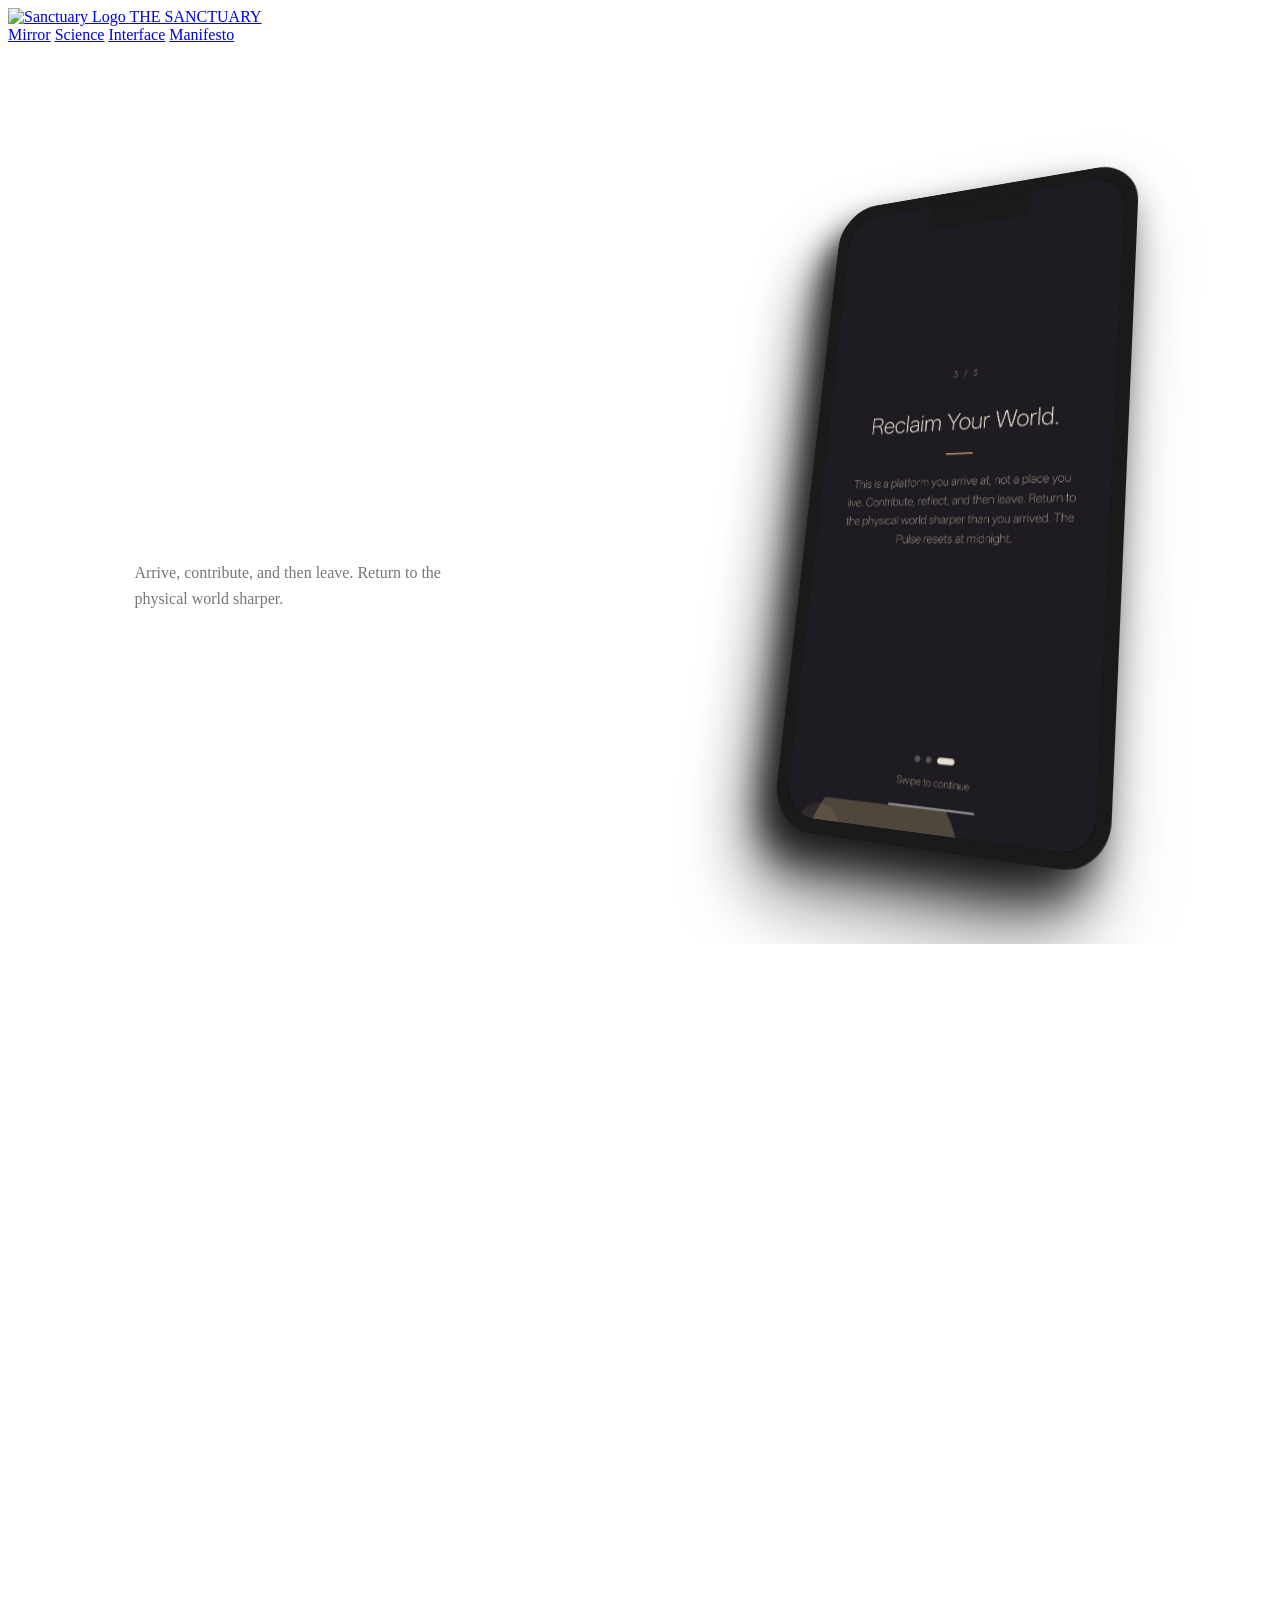
==== interface.html @ 45db426a "Add initial interface.html with layout and scripts" ====
<!DOCTYPE html>
<html lang="en">
<head>
    <meta charset="UTF-8">
    <meta name="viewport" content="width=device-width, initial-scale=1.0, maximum-scale=1.0, user-scalable=no">
    <title>The Interface | The Sanctuary</title>
    <link rel="stylesheet" href="global.css">
    <script src="transitions.js" defer></script>
    <style>
        /* STICKY CONTAINER */
        .sticky-container {
            height: 800vh; /* 8 stages */
            position: relative;
            width: 100%;
        }
        .sticky-wrapper {
            position: sticky;
            top: 0;
            height: 100vh;
            display: flex;
            overflow: hidden;
            width: 100%;
        }

        /* FLEX LAYOUT FOR DESKTOP & MOBILE */
        .text-container {
            display: flex;
            align-items: center;
            position: relative;
            z-index: 20;
        }
        .phone-container {
            display: flex;
            align-items: center;
            justify-content: center;
            perspective: 1000px; /* 3D effect container */
            z-index: 10;
        }

        /* RESPONSIVE BREAKPOINTS */
        @media (max-width: 767px) {
            .sticky-wrapper {
                flex-direction: column;
                padding-top: 80px; /* Space for gateway */
                padding-bottom: 80px; /* Space for nav */
            }
            .text-container {
                width: 100%;
                height: 35vh;
                justify-content: center;
                padding: 20px 8% 0;
                box-sizing: border-box;
            }
            .phone-container {
                width: 100%;
                height: 50vh;
            }
            .phone-frame {
                transform: scale(0.65) rotateX(10deg) rotateY(-10deg) rotateZ(2deg) !important;
            }
        }
        @media (min-width: 768px) {
            .sticky-wrapper {
                flex-direction: row;
            }
            .text-container {
                width: 50%;
                height: 100vh;
                padding-left: 10%;
                padding-right: 5%;
                box-sizing: border-box;
            }
            .phone-container {
                width: 50%;
                height: 100vh;
            }
        }

        /* CAPTIONS */
        .caption-wrapper {
            position: relative;
            width: 100%;
            height: 250px; 
        }
        .caption {
            position: absolute;
            top: 50%;
            left: 0;
            width: 100%;
            transform: translateY(-50%) translateY(30px);
            opacity: 0;
            transition: opacity 0.8s ease, transform 0.8s ease;
            font-size: 1rem;
            color: #777;
            font-weight: 300;
            line-height: 1.6;
            max-width: 350px;
            pointer-events: none;
        }
        .caption strong {
            display: block;
            color: #fff;
            font-size: clamp(3rem, 7vw, 4.5rem);
            font-weight: 200;
            margin: 0 0 25px 0;
            letter-spacing: -2px;
            line-height: 1.1;
        }
        .caption.active {
            opacity: 1;
            transform: translateY(-50%) translateY(0);
        }

        /* 3D iPHONE MOCKUP */
        .phone-frame {
            width: 320px;
            height: 650px;
            background: #000;
            border-radius: 45px;
            border: 14px solid #1a1a1a;
            box-shadow: 
                inset 0 0 0 2px #0a0a0a,
                -15px 25px 40px rgba(0,0,0,0.8),
                -30px 50px 80px rgba(0,0,0,0.6);
            transform: rotateX(15deg) rotateY(-25deg) rotateZ(5deg);
            position: relative;
            transform-style: preserve-3d;
            will-change: transform;
        }
        .phone-inner {
            width: 100%;
            height: 100%;
            border-radius: 32px;
            overflow: hidden;
            position: relative;
            background: #111;
        }
        .phone-notch {
            position: absolute;
            top: 0;
            left: 50%;
            transform: translateX(-50%);
            width: 120px;
            height: 28px;
            background: #1a1a1a;
            border-bottom-left-radius: 16px;
            border-bottom-right-radius: 16px;
            z-index: 10;
        }
        .phone-screen {
            width: 100%;
            height: 800%; /* 8 Screens */
            display: flex;
            flex-direction: column;
            will-change: transform;
        }
        .phone-screen img {
            width: 100%;
            height: 12.5%; /* 100% / 8 */
            object-fit: cover;
            pointer-events: none;
        }
    </style>
</head>
<body>
    <div class="grain"></div>

    <a href="index.html" id="top-gateway">
        <img src="Unknown.png" alt="Sanctuary Logo">
        <span id="gateway-title">THE SANCTUARY</span>
    </a>

    <nav>
        <a href="index.html">Mirror</a>
        <a href="science.html">Science</a>
        <a href="interface.html" class="active">Interface</a>
        <a href="manifesto.html">Manifesto</a>
    </nav>

    <main>
    <div class="sticky-container">
        <div class="sticky-wrapper">
            <div class="text-container">
                <div class="caption-wrapper">
                    <div class="caption active">
                        <strong>The Threshold.</strong> 
                        A gateway designed for de-digitization. One entry every 24 hours.
                    </div>
                    <div class="caption">
                        <strong>Presence, not Frequency.</strong> 
                        We don't want your time; we want your clarity. Make your arrival count.
                    </div>
                    <div class="caption">
                        <strong>Scarcity Restores Value.</strong> 
                        One opportunity each day to speak or share. No noise, no threads.
                    </div>
                    <div class="caption">
                        <strong>Reclaim Your World.</strong> 
                        Arrive, contribute, and then leave. Return to the physical world sharper.
                    </div>
                    <div class="caption">
                        <strong>The Environmental Anchor.</strong> 
                        An interface that syncs with your local light and atmosphere.
                    </div>
                    <div class="caption">
                        <strong>The Frequency Wheel.</strong> 
                        24 windows of human thought. Choose your lane and enter the silence.
                    </div>
                    <div class="caption">
                        <strong>The Forge.</strong> 
                        Craft your single artifact for the day. Make it thoughtful; make it permanent.
                    </div>
                    <div class="caption">
                        <strong>The Intellectual Legacy.</strong> 
                        A roadmap of your journey defined by resonance, not followers.
                    </div>
                </div>
            </div>
            <div class="phone-container">
                <div class="phone-frame" id="phone-3d">
                    <div class="phone-inner">
                        <div class="phone-notch"></div>
                        <div class="phone-screen" id="scrolling-screen">
                            <img src="sanctuary.jpg" alt="The Threshold">
                            <img src="intro1.jpg" alt="Presence, not Frequency">
                            <img src="intro2.jpg" alt="Scarcity Restores Value">
                            <img src="intro3.jpg" alt="Reclaim Your World">
                            <img src="welcome.jpg" alt="The Environmental Anchor">
                            <img src="donut.jpg" alt="The Frequency Wheel">
                            <img src="forge.jpg" alt="The Forge">
                            <img src="legacy.jpg" alt="The Intellectual Legacy">
                        </div>
                    </div>
                </div>
            </div>
        </div>
    </div>
    </main>
    
    <script>
        const stickyContainer = document.querySelector('.sticky-container');
        const phoneScreen = document.getElementById('scrolling-screen');
        const phone3D = document.getElementById('phone-3d');
        const captions = document.querySelectorAll('.caption');
        const totalScreens = captions.length;

        let currentProgress = 0;
        let targetProgress = 0;

        function render() {
            // Calculate scroll progress within the sticky container
            const offsetTop = stickyContainer.offsetTop;
            const scrollHeight = stickyContainer.offsetHeight - window.innerHeight;
            let scrollPos = window.scrollY - offsetTop;
            
            let rawProgress = scrollPos / scrollHeight;
            rawProgress = Math.max(0, Math.min(1, rawProgress));

            // Smooth interpolation for the scroll (easing)
            targetProgress = rawProgress;
            currentProgress += (targetProgress - currentProgress) * 0.05; // Heavier, premium lerp

            if (Math.abs(targetProgress - currentProgress) > 0.0001) {
                // Slide internal screens across 8 stages (0 to -87.5%)
                const translatePct = currentProgress * -87.5;
                phoneScreen.style.transform = `translateY(${translatePct}%)`;
            }

            // Ensure the exact mapped index for crossfades
            let activeIndex = Math.min(totalScreens - 1, Math.floor((currentProgress * totalScreens) + 0.1));
            
            if (window.lastActiveIndex !== activeIndex) {
                captions.forEach((cap, index) => {
                    if (index === activeIndex) {
                        cap.classList.add('active');
                    } else {
                        cap.classList.remove('active');
                    }
                });
                window.lastActiveIndex = activeIndex;
            }

            requestAnimationFrame(render);
        }

        render();
    </script>
</body>
</html>
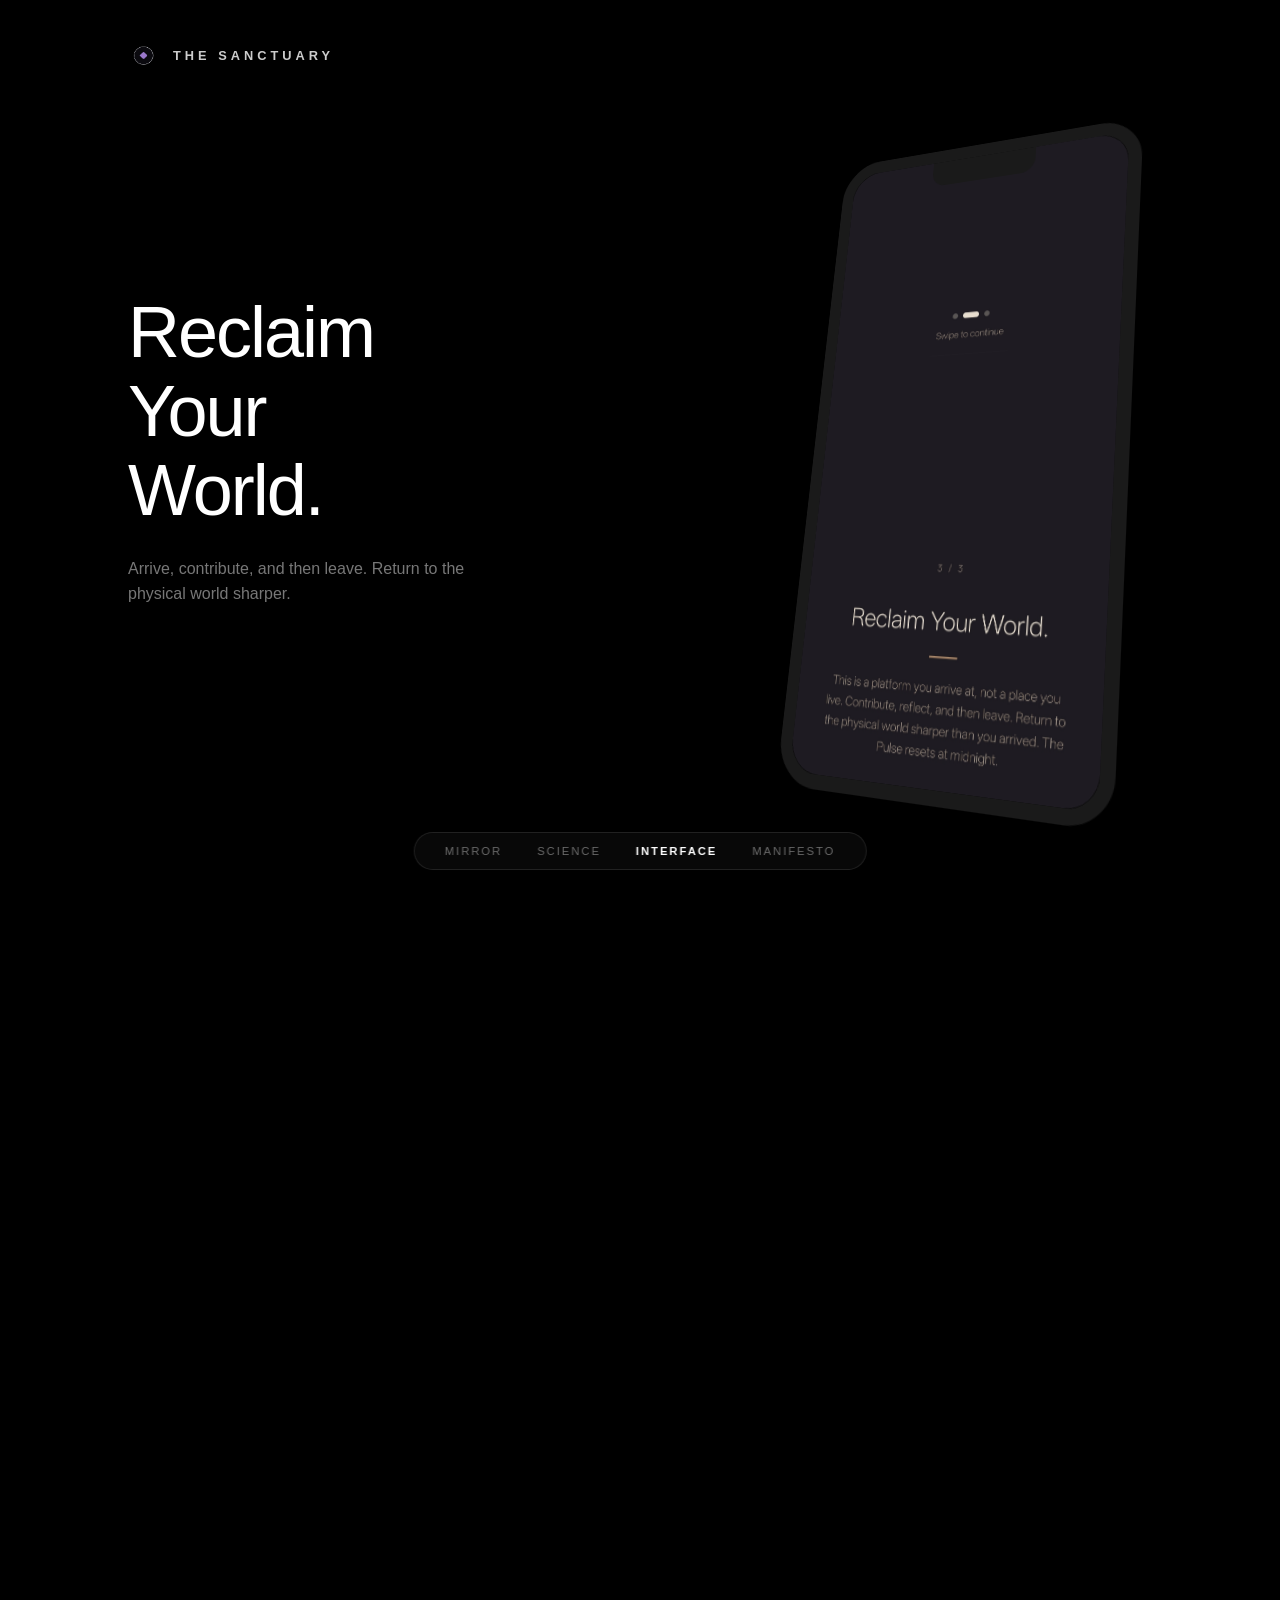
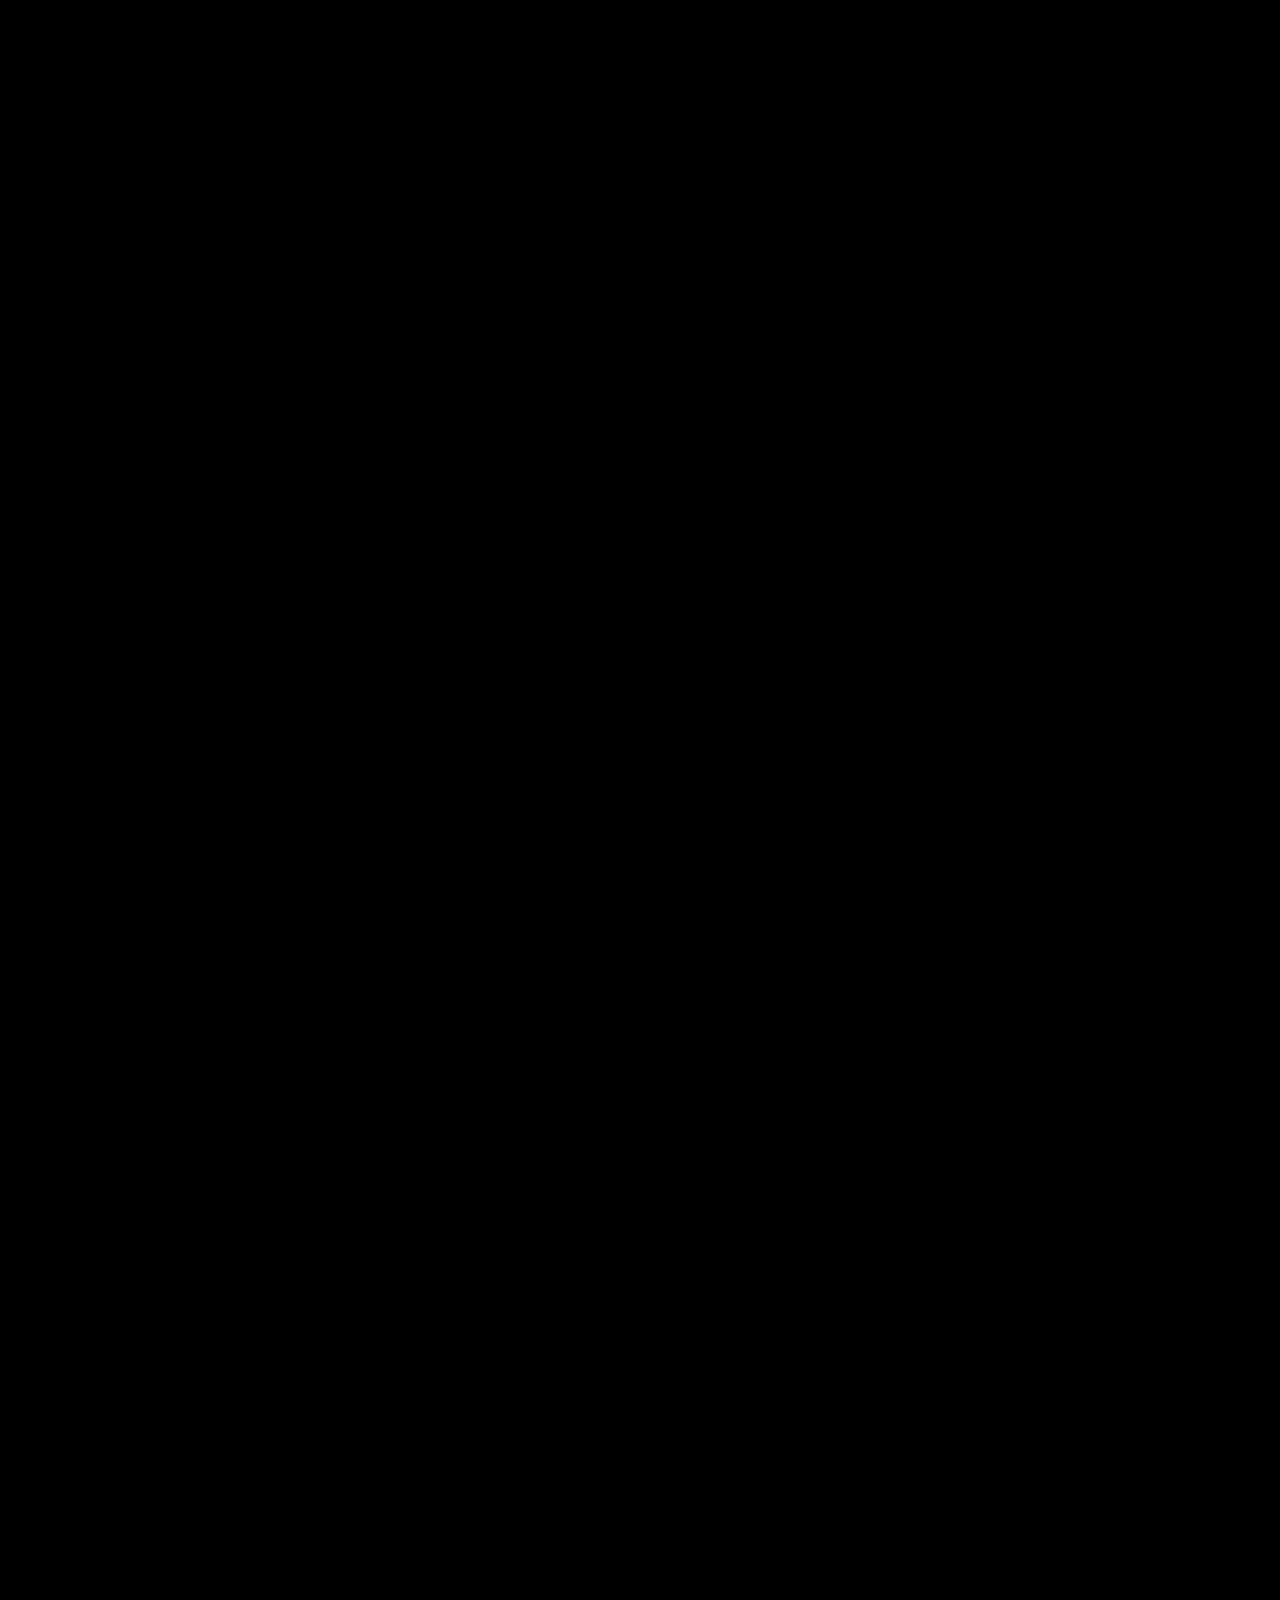
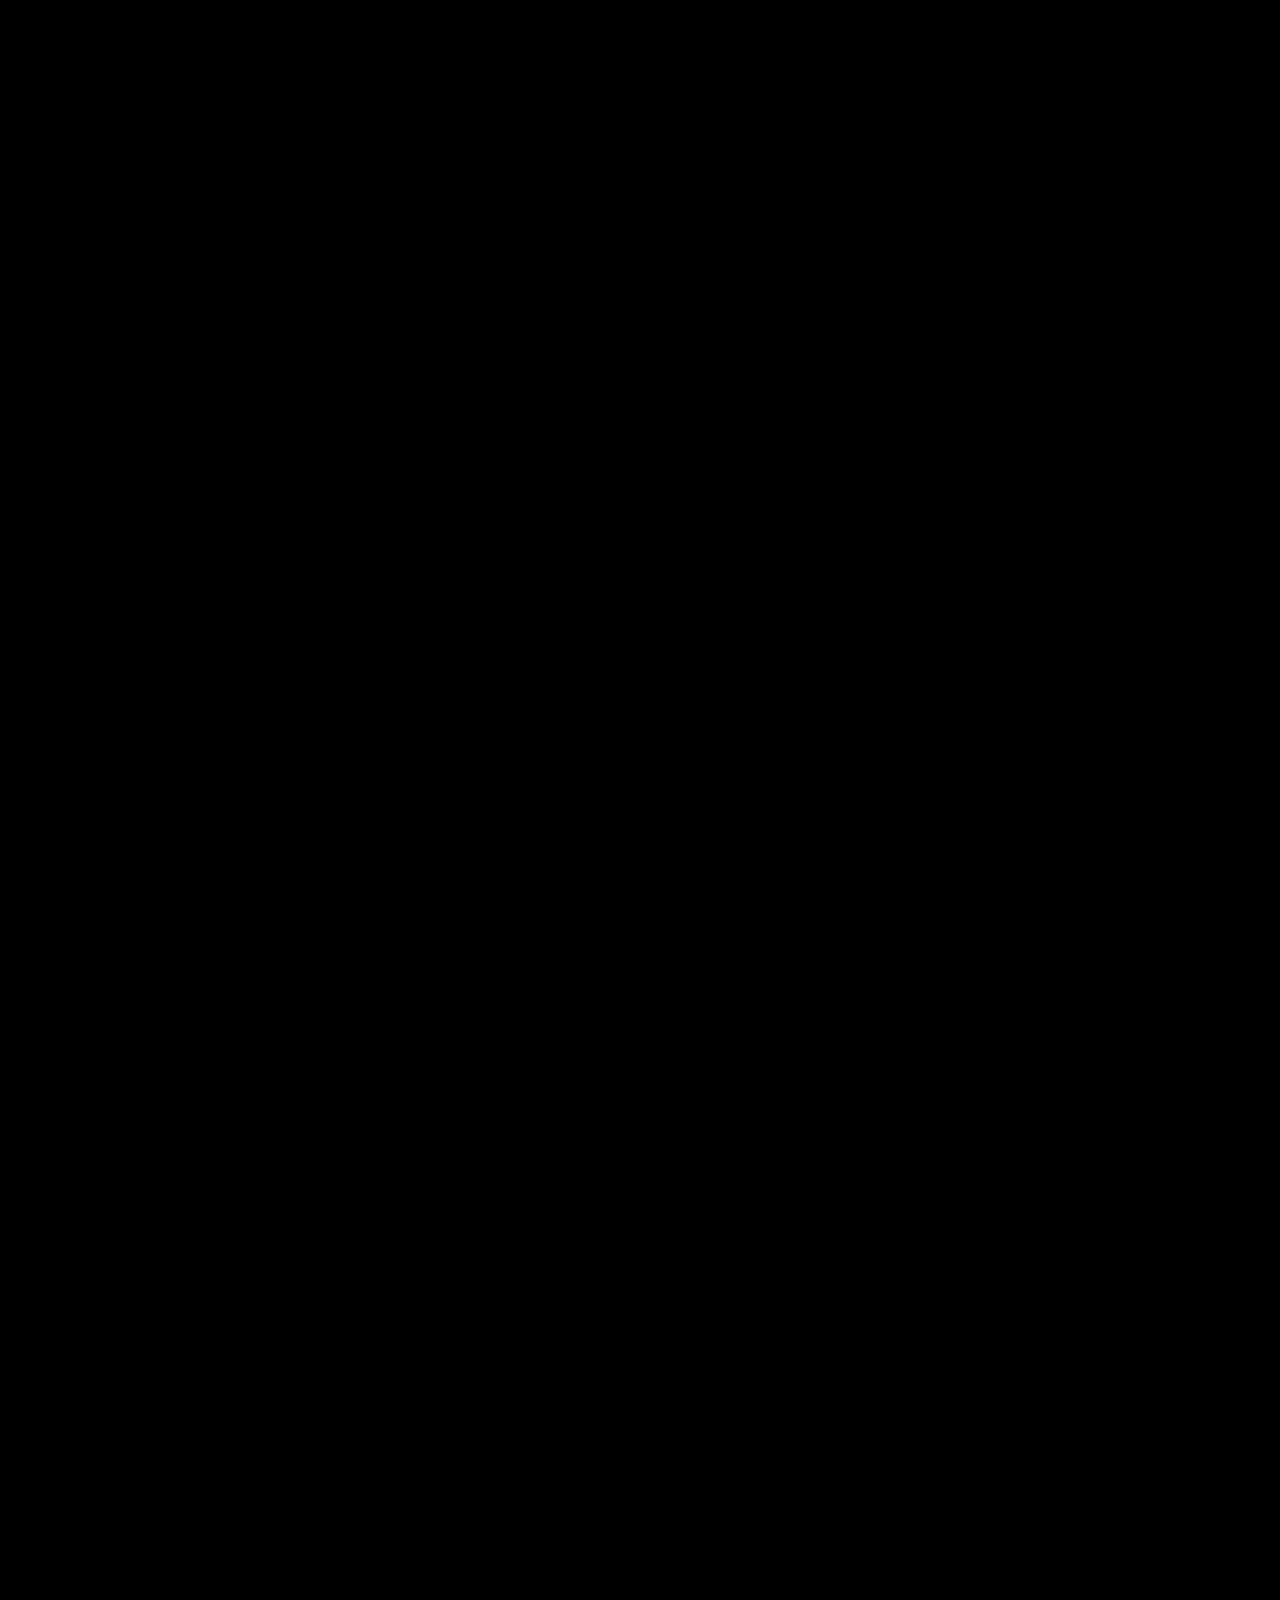
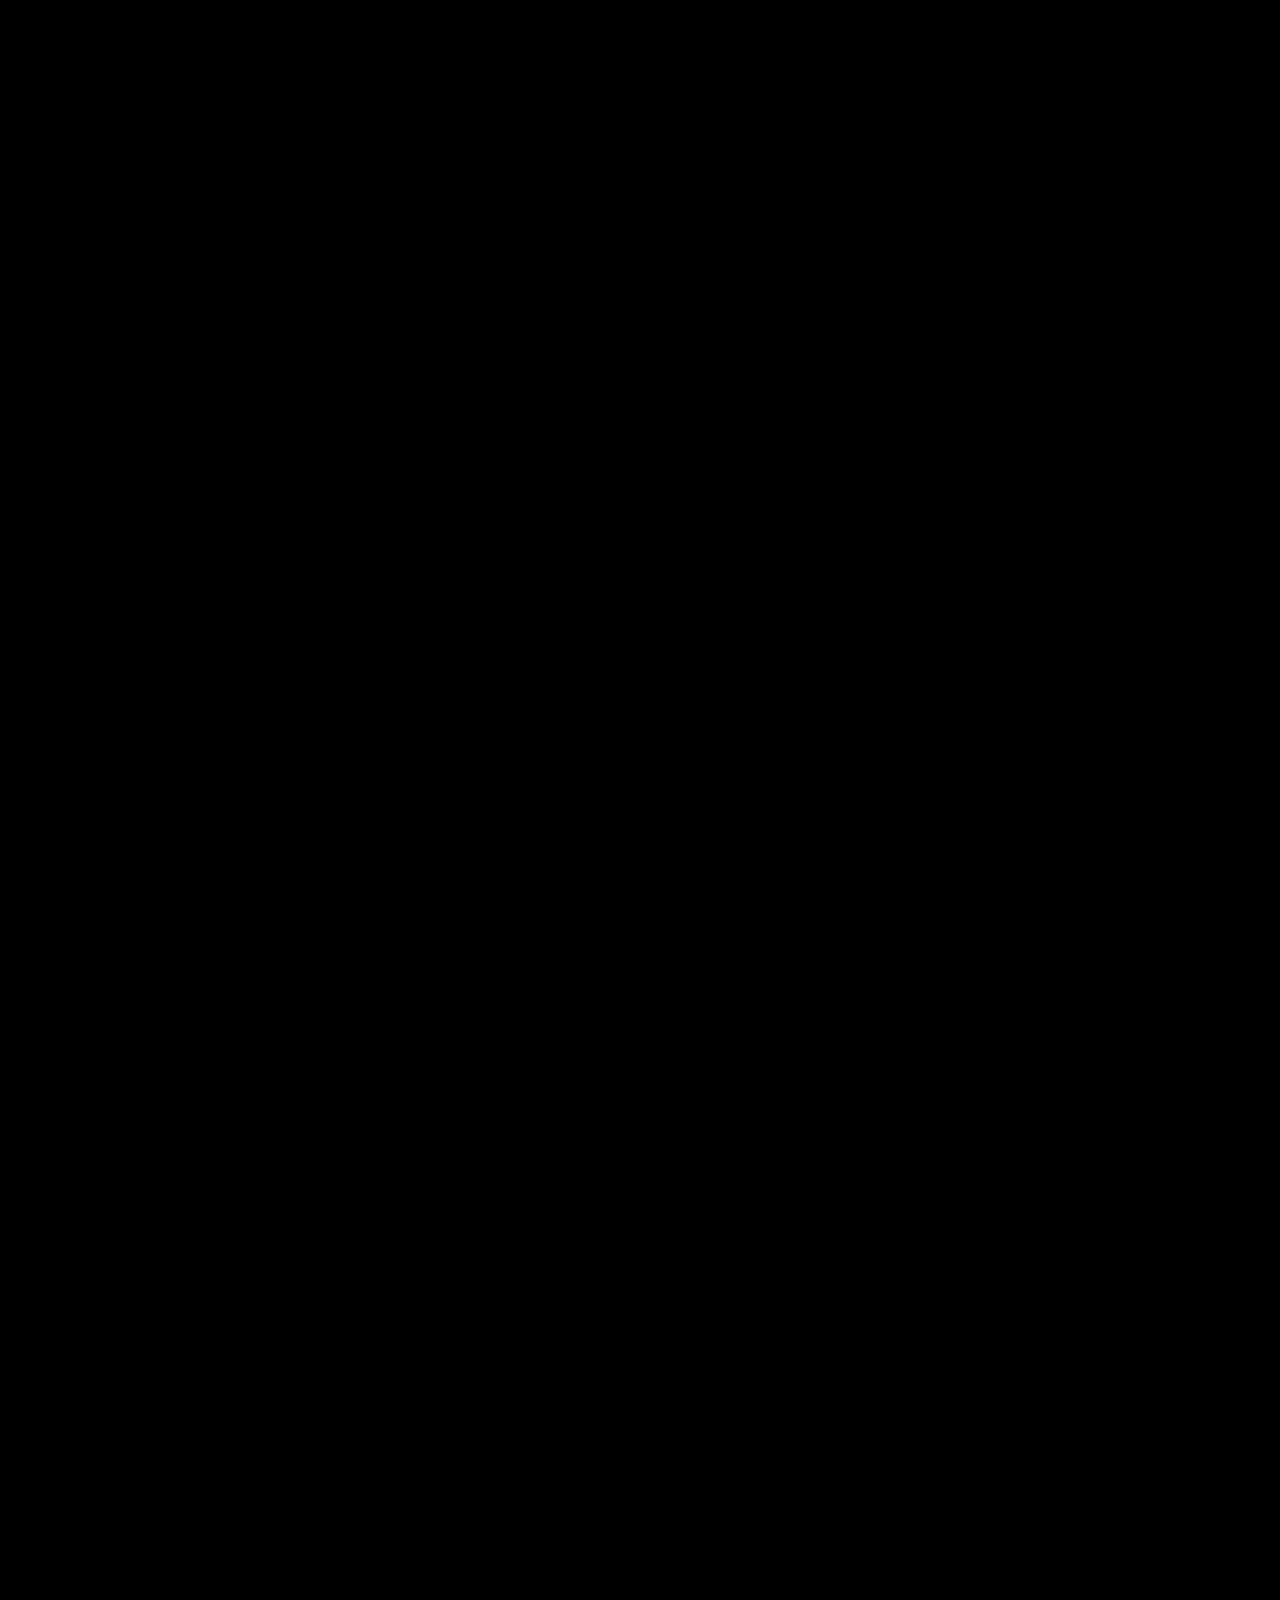
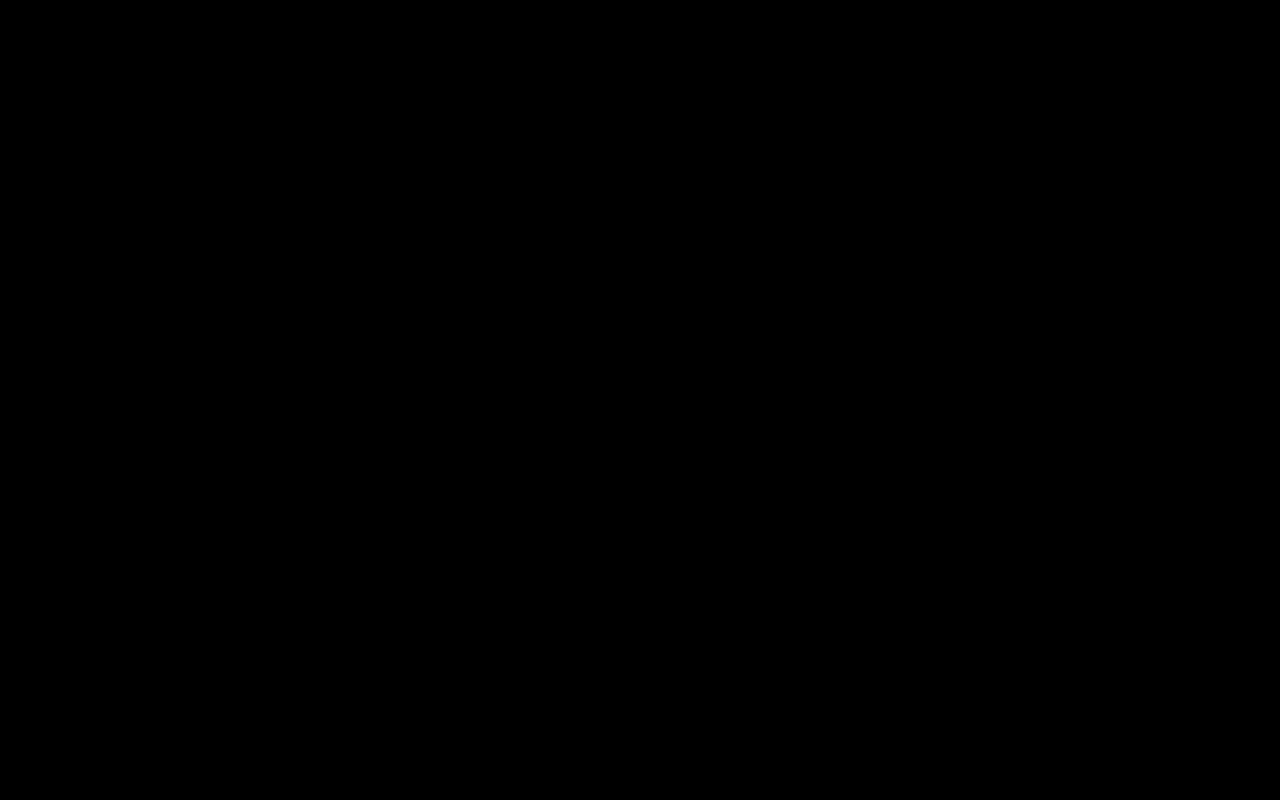
==== commit 7ac608fc: "Add favicon and apple-touch-icon links to interface.html" ====
--- a/interface.html
+++ b/interface.html
@@ -4,6 +4,8 @@
     <meta charset="UTF-8">
     <meta name="viewport" content="width=device-width, initial-scale=1.0, maximum-scale=1.0, user-scalable=no">
     <title>The Interface | The Sanctuary</title>
+    <link rel="icon" type="image/png" href="favicon.png">
+    <link rel="apple-touch-icon" href="apple-touch-icon.png">
     <link rel="stylesheet" href="global.css">
     <script src="transitions.js" defer></script>
     <style>
--- a/global.css
+++ b/global.css
@@ -0,0 +1,74 @@
+:root {
+    --bg: #000;
+    --text: #fff;
+    --navy: #2D3E50;
+    --muted: #444;
+    --line: #111;
+    --accent: #2D3E50;
+}
+
+body, html { 
+    margin: 0; padding: 0; 
+    background: var(--bg); color: var(--text); 
+    font-family: -apple-system, BlinkMacSystemFont, sans-serif; 
+    scroll-behavior: auto; 
+}
+
+/* PAGE TRANSITIONS */
+body {
+    opacity: 0;
+    transition: opacity 0.5s ease-out;
+}
+body.page-loaded {
+    opacity: 1;
+}
+
+@view-transition { navigation: auto; } /* Native cross-doc transition for modern Chromium */
+
+/* THE TOP-LEFT GATEWAY LOGO */
+#top-gateway {
+    position: fixed; top: 40px; left: 10%; z-index: 500;
+    display: flex; align-items: center; gap: 15px; text-decoration: none;
+}
+/* Mobile specific override handled selectively if needed, though interface.html uses top: 0 layout. We will unify to top: 40px for desktop default or let pages override. Wait, interface.html has background block for gateway. 
+Let's abstract the core bits that all share. */
+#top-gateway {
+    position: fixed; top: 0; left: 0; width: 100%; z-index: 500;
+    display: flex; align-items: center; gap: 15px; text-decoration: none;
+    background: rgba(0,0,0,0.8); backdrop-filter: blur(15px); -webkit-backdrop-filter: blur(15px);
+    height: 80px; padding-left: 10%; box-sizing: border-box;
+}
+@media (min-width: 768px) {
+    #top-gateway { top: 40px; left: 10%; width: auto; background: transparent; padding: 0; backdrop-filter: none; height: auto; }
+}
+
+#top-gateway img { width: 30px; height: 30px; border-radius: 50%; }
+#gateway-title { font-weight: 800; letter-spacing: 4px; font-size: 0.8rem; color: #fff; opacity: 0.8; }
+
+/* UNIFIED BOTTOM DOCK */
+nav {
+    position: fixed; bottom: 30px; left: 50%; transform: translateX(-50%);
+    background: rgba(10, 10, 10, 0.8); backdrop-filter: blur(20px); -webkit-backdrop-filter: blur(20px);
+    border: 1px solid rgba(255, 255, 255, 0.1); padding: 12px 30px; border-radius: 40px;
+    display: flex; gap: 35px; z-index: 1000; box-shadow: 0 20px 50px rgba(0,0,0,0.9);
+}
+@media (max-width: 767px) {
+    nav { width: 90%; gap: 15px; justify-content: space-between; padding: 12px 20px; box-sizing: border-box; }
+    nav a { font-size: 0.6rem; letter-spacing: 1px; }
+}
+nav a { color: #fff; text-decoration: none; font-size: 0.7rem; letter-spacing: 2px; text-transform: uppercase; opacity: 0.4; transition: 0.3s; pointer-events: all; }
+nav a:hover { opacity: 1; }
+nav a.active { opacity: 1; font-weight: 600; }
+
+/* FILM GRAIN */
+.grain { 
+    position: fixed; top: -50%; left: -50%; width: 200%; height: 200%; z-index: 100; 
+    pointer-events: none; 
+    background-image: url("noise.svg"); 
+    opacity: 0.08; 
+    animation: grain-dance 8s steps(10) infinite; 
+}
+@keyframes grain-dance { 
+    0% { transform: translate(0,0); } 
+    100% { transform: translate(0,0); } 
+}
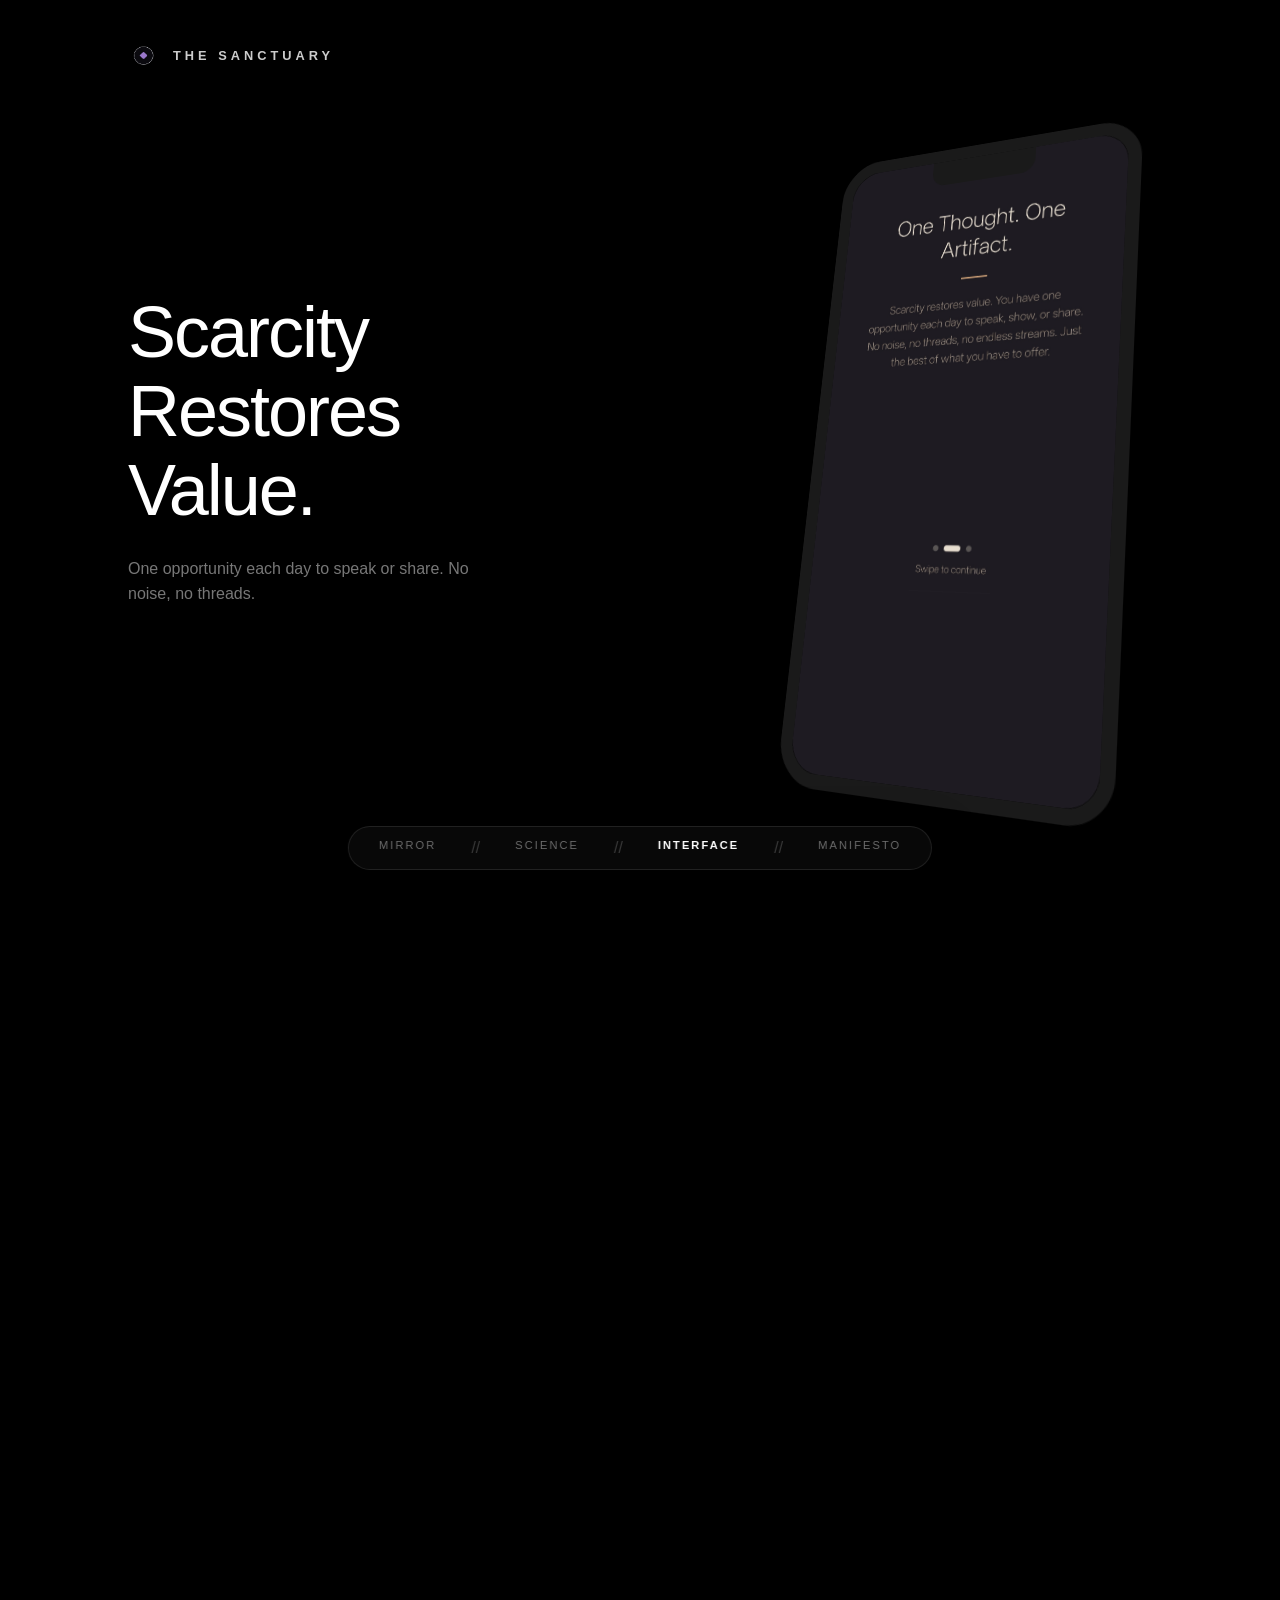
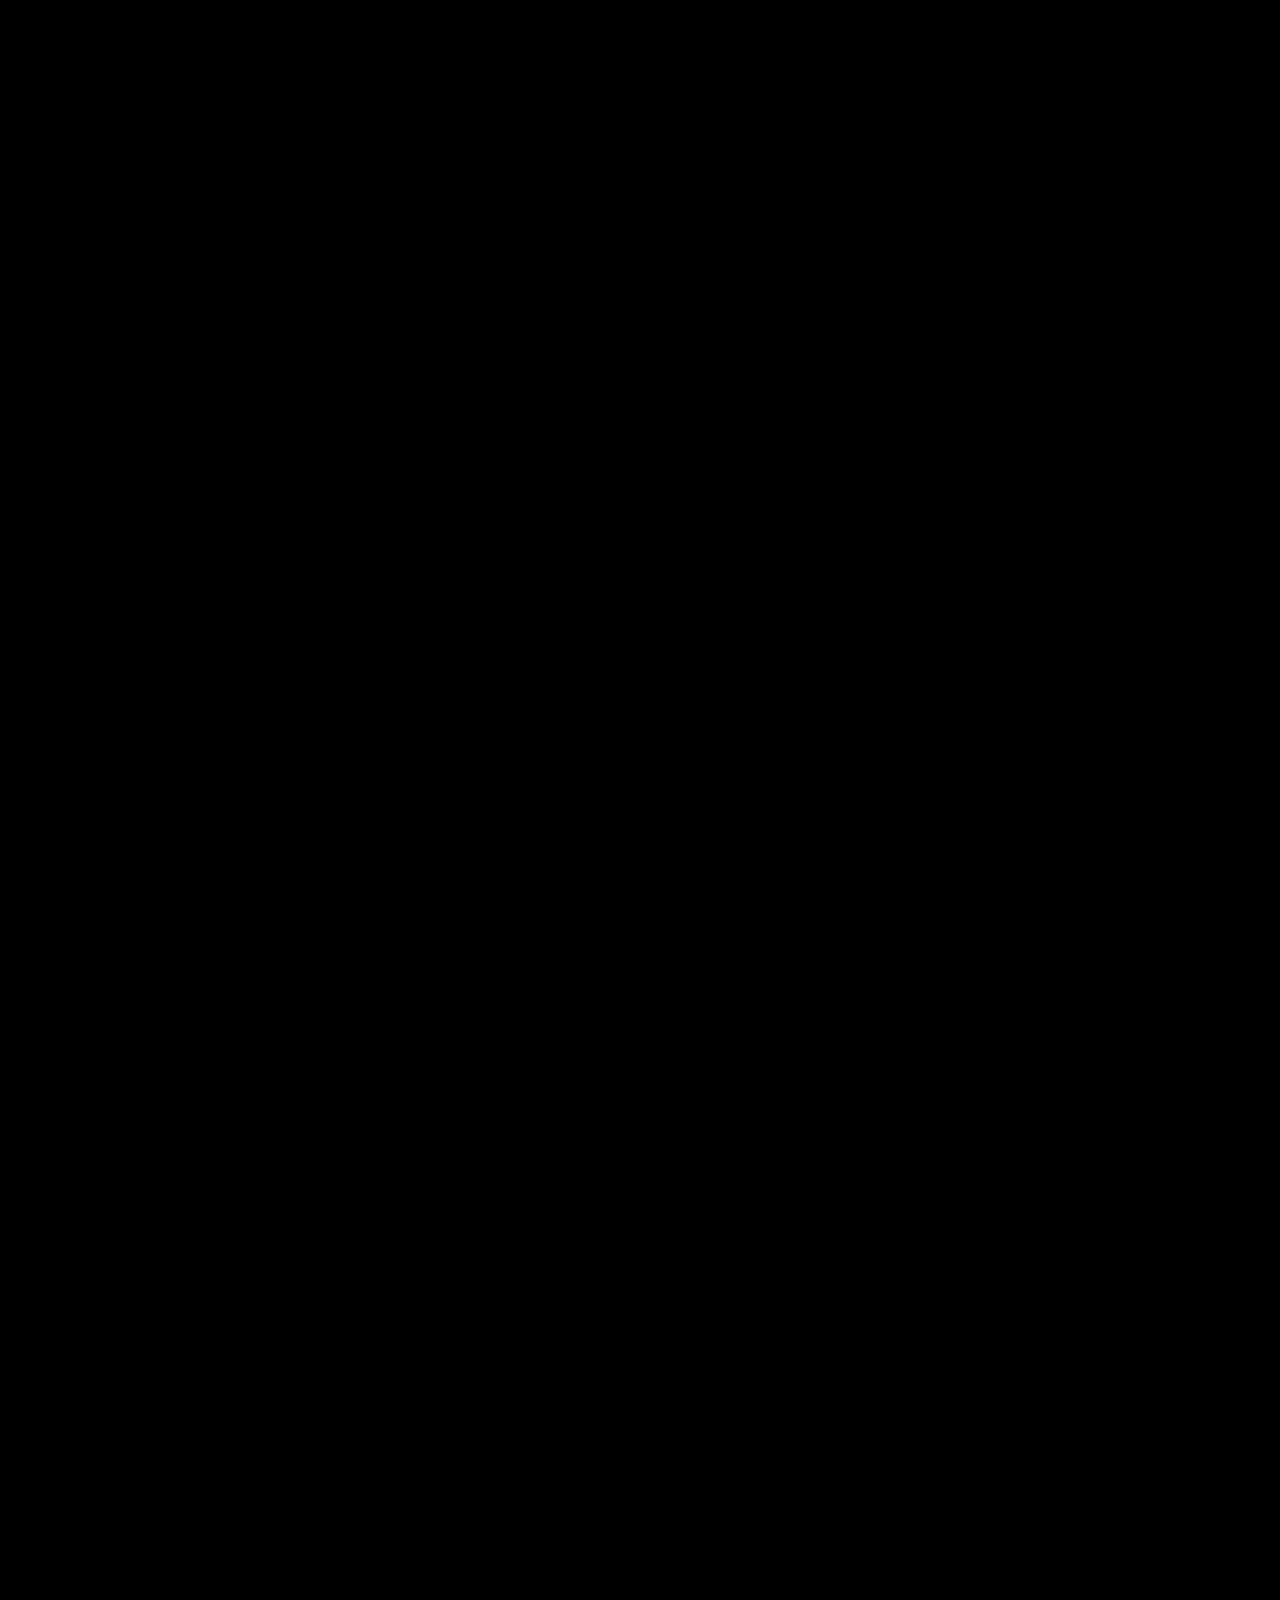
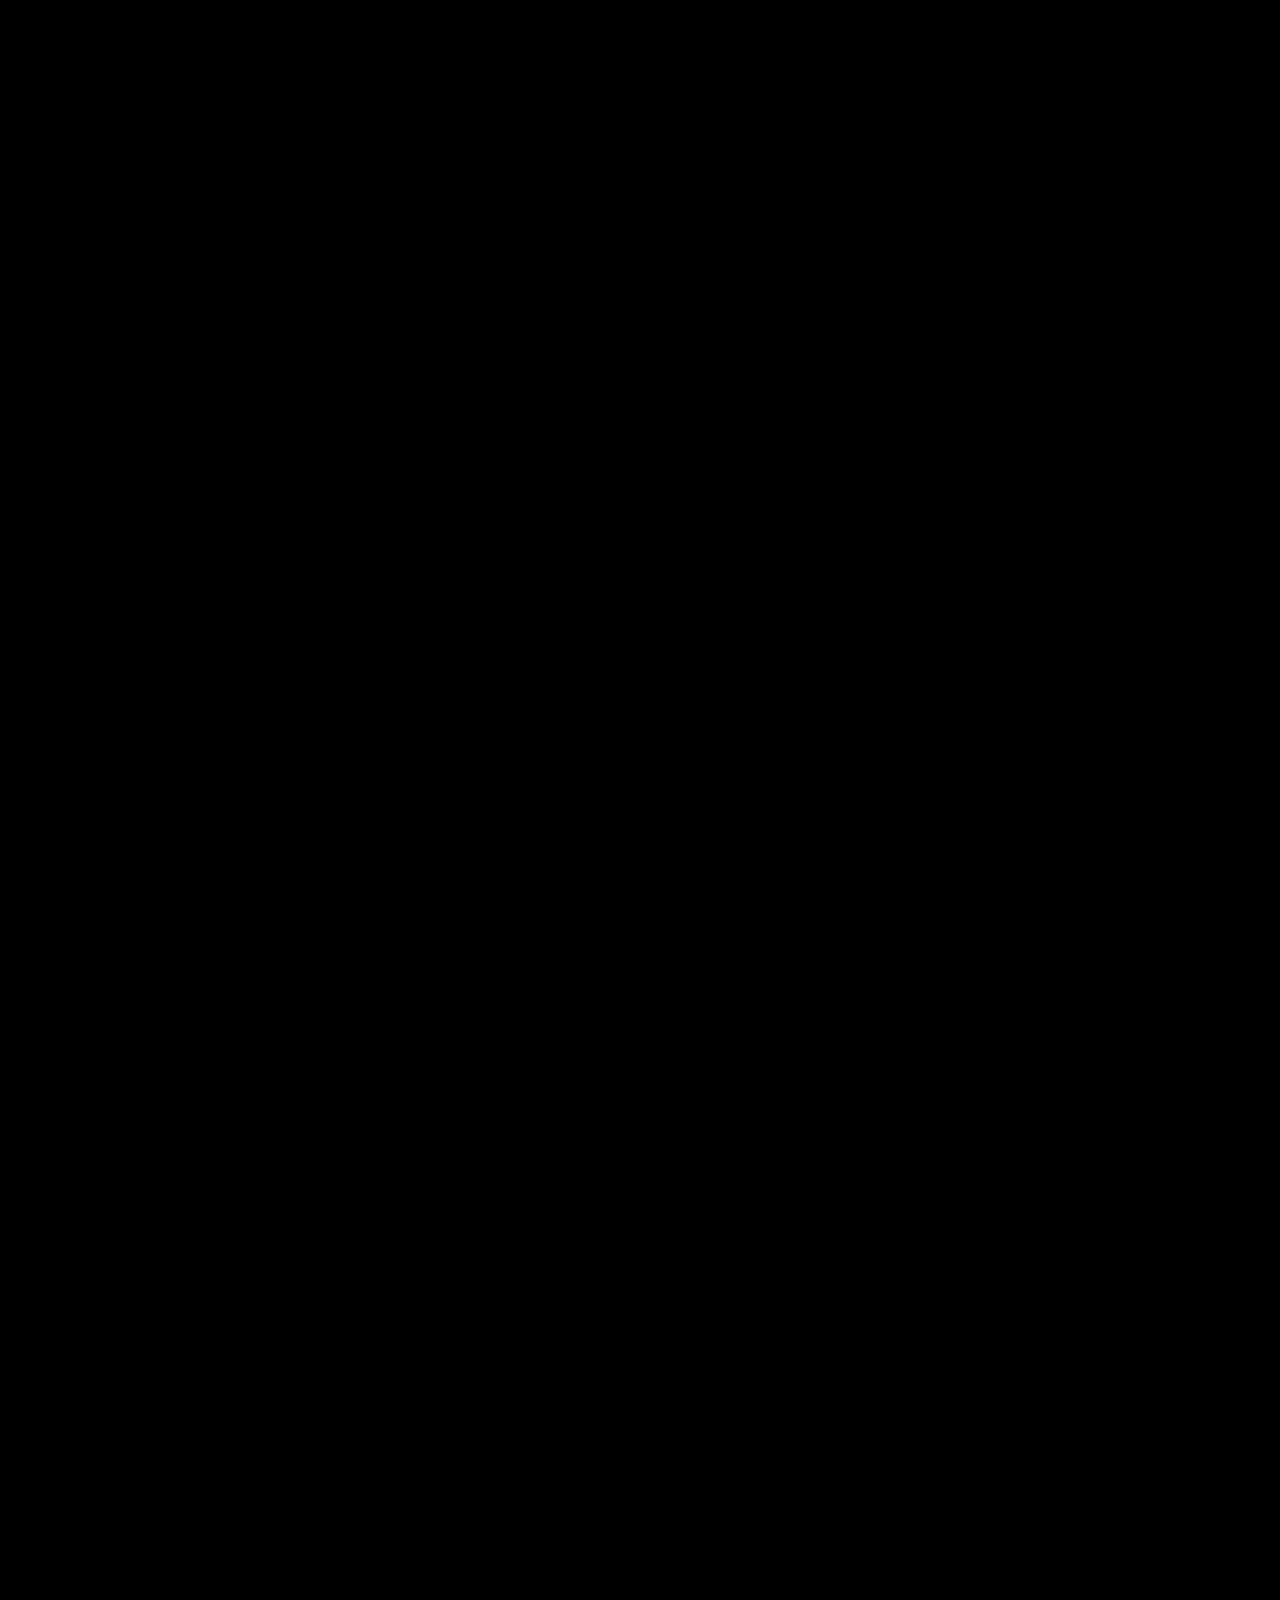
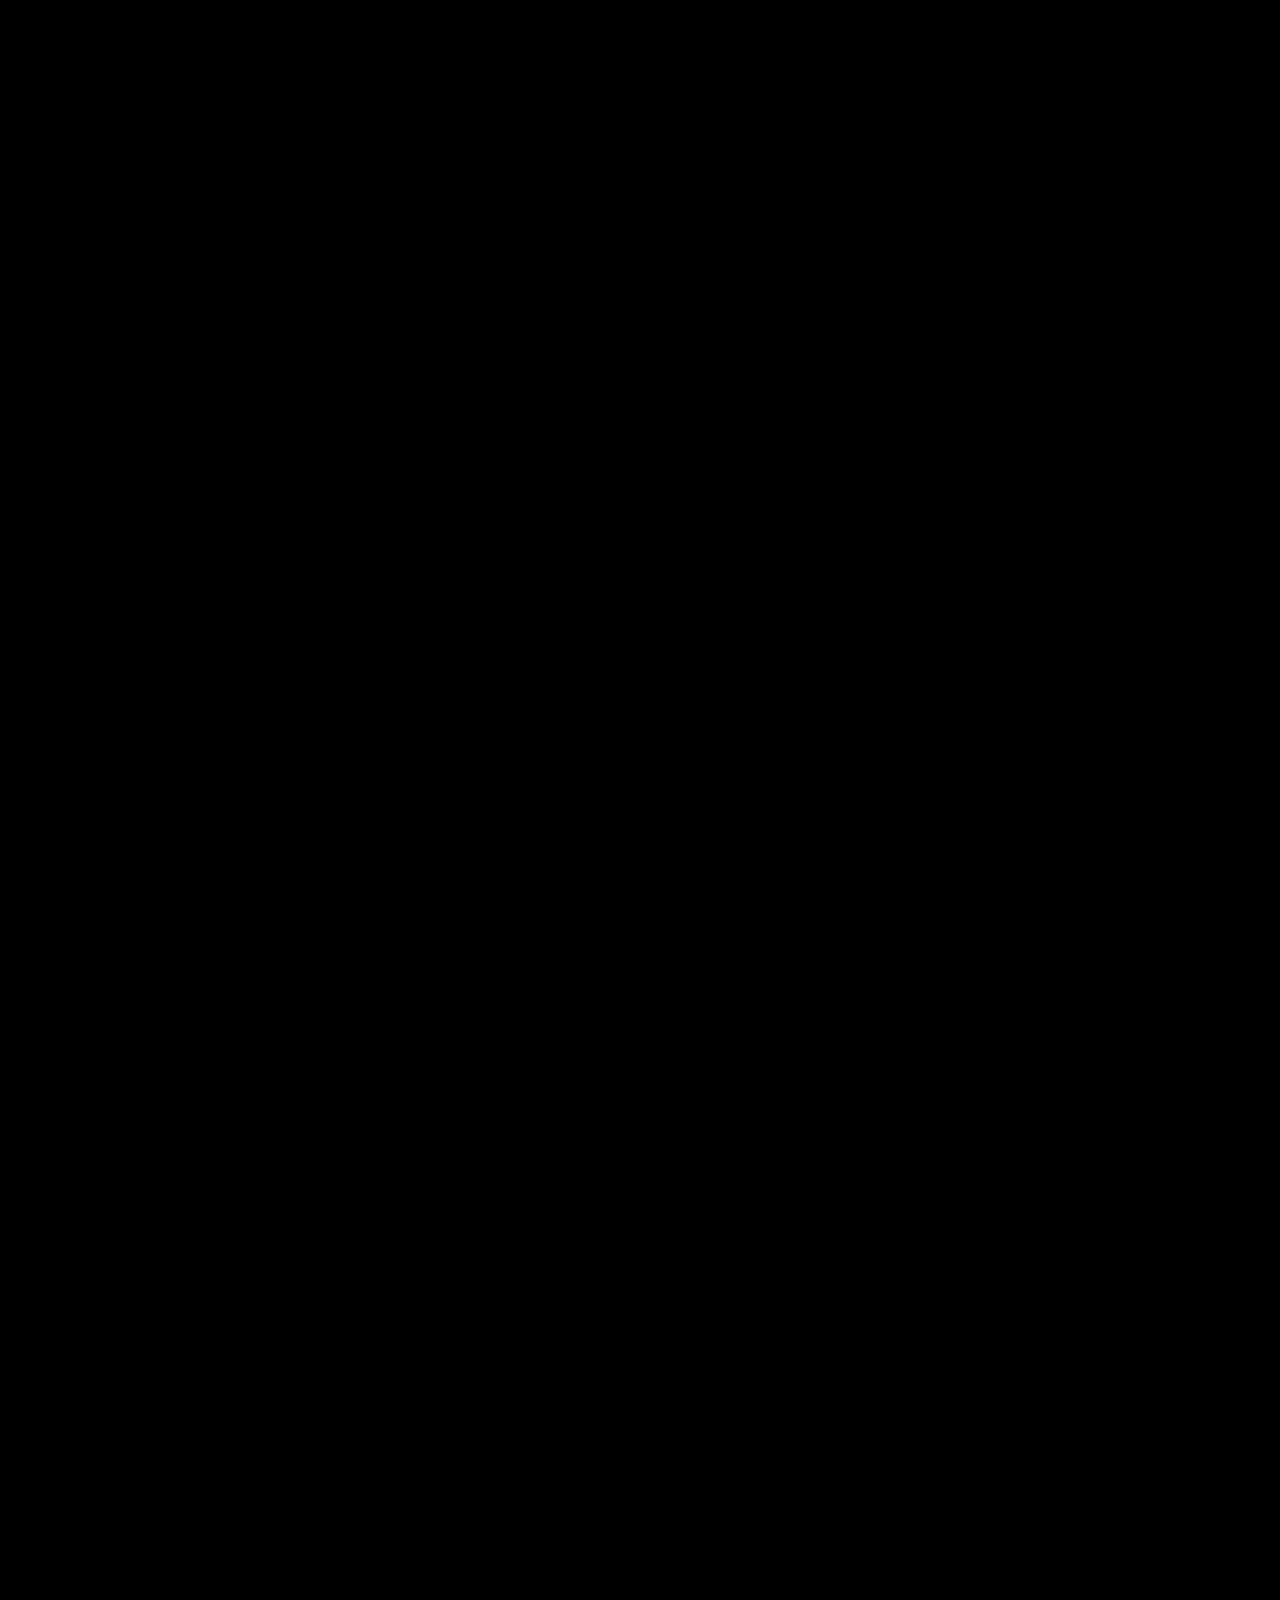
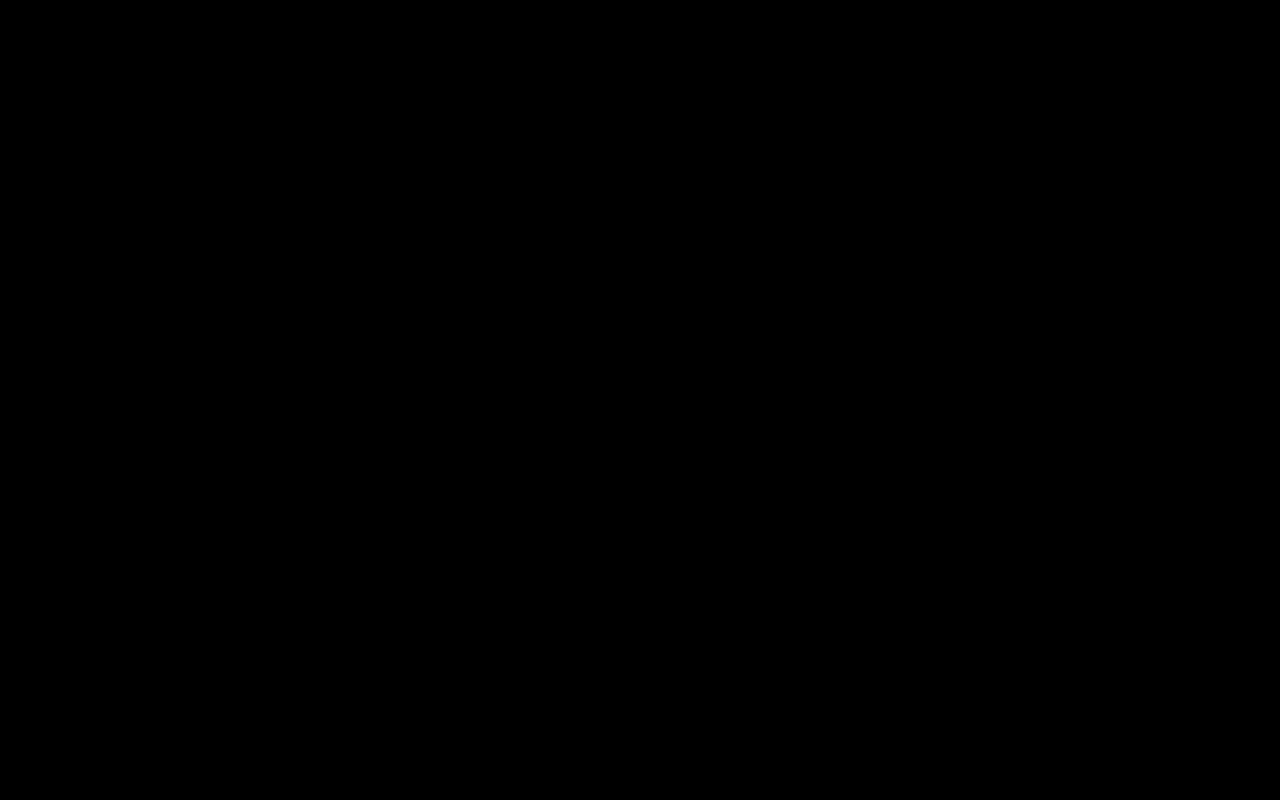
==== commit 83611938: "Update navigation links and styles in interface.html" ====
--- a/interface.html
+++ b/interface.html
@@ -173,10 +173,10 @@
     </a>
 
     <nav>
-        <a href="index.html">Mirror</a>
-        <a href="science.html">Science</a>
-        <a href="interface.html" class="active">Interface</a>
-        <a href="manifesto.html">Manifesto</a>
+        <a href="index.html">MIRROR</a> <span style="opacity:0.2">//</span>
+        <a href="science.html">SCIENCE</a> <span style="opacity:0.2">//</span>
+        <a href="interface.html" class="active">INTERFACE</a> <span style="opacity:0.2">//</span>
+        <a href="manifesto.html">MANIFESTO</a>
     </nav>
 
     <main>
@@ -287,5 +287,6 @@
 
         render();
     </script>
+    <script async src="https://tally.so/widgets/embed.js"></script>
 </body>
 </html>
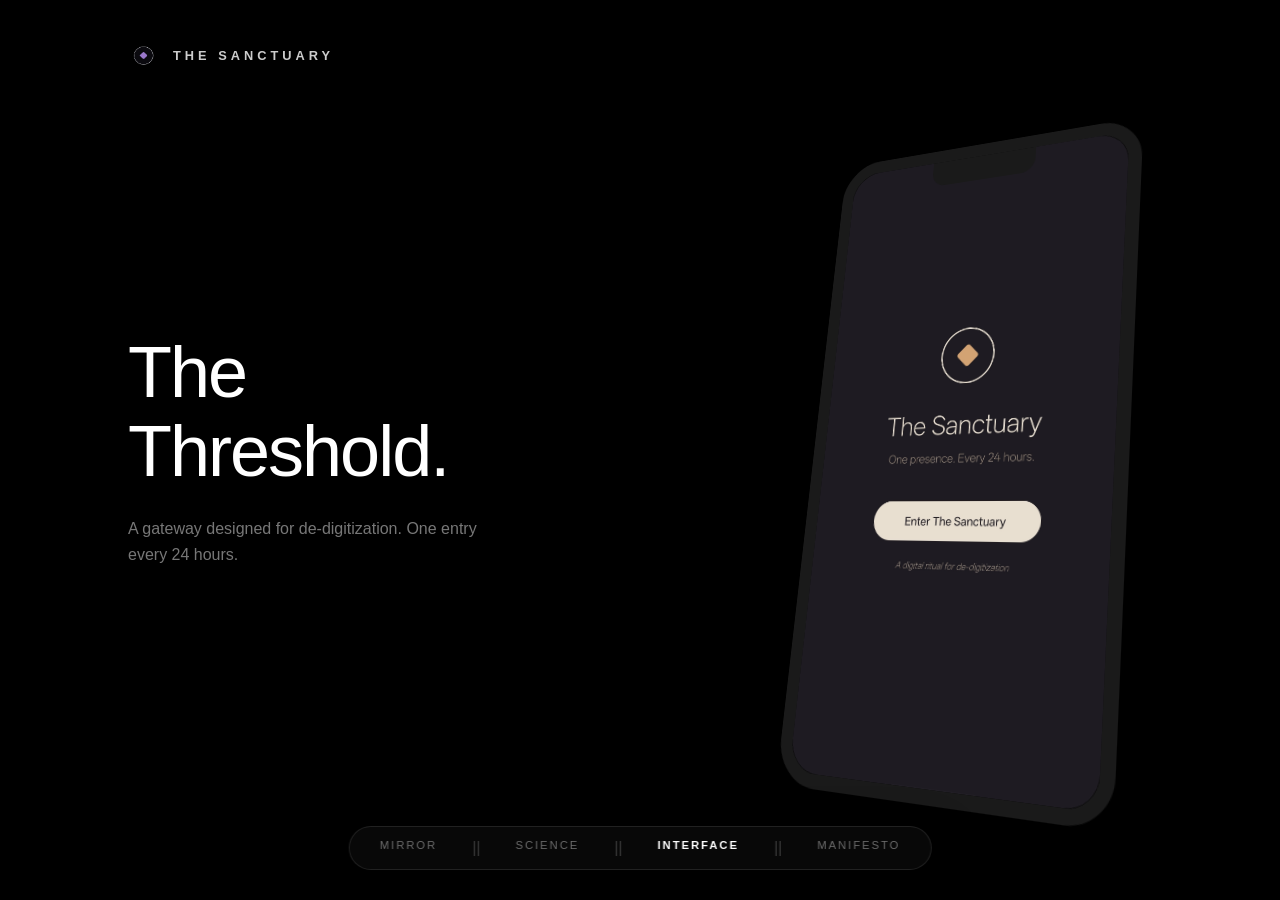
==== commit 8d233246: "Refactor styles and add gesture hijacking for scrolling Updated styles and navigation in interface.h" ====
--- a/interface.html
+++ b/interface.html
@@ -9,9 +9,16 @@
     <link rel="stylesheet" href="global.css">
     <script src="transitions.js" defer></script>
     <style>
+        body, html {
+            overflow: hidden;
+            height: 100%;
+            touch-action: none;
+            overscroll-behavior: none;
+        }
+        
         /* STICKY CONTAINER */
         .sticky-container {
-            height: 800vh; /* 8 stages */
+            height: 100vh;
             position: relative;
             width: 100%;
         }
@@ -44,21 +51,22 @@
             .sticky-wrapper {
                 flex-direction: column;
                 padding-top: 80px; /* Space for gateway */
-                padding-bottom: 80px; /* Space for nav */
+                padding-bottom: 100px; /* Space for nav */
+                box-sizing: border-box;
             }
             .text-container {
                 width: 100%;
-                height: 35vh;
+                height: 35%;
                 justify-content: center;
-                padding: 20px 8% 0;
+                padding: 10px 8% 0;
                 box-sizing: border-box;
             }
             .phone-container {
                 width: 100%;
-                height: 50vh;
+                height: 65%;
             }
             .phone-frame {
-                transform: scale(0.65) rotateX(10deg) rotateY(-10deg) rotateZ(2deg) !important;
+                transform: scale(0.6) rotateX(10deg) rotateY(-10deg) rotateZ(2deg) !important;
             }
         }
         @media (min-width: 768px) {
@@ -173,9 +181,9 @@
     </a>
 
     <nav>
-        <a href="index.html">MIRROR</a> <span style="opacity:0.2">//</span>
-        <a href="science.html">SCIENCE</a> <span style="opacity:0.2">//</span>
-        <a href="interface.html" class="active">INTERFACE</a> <span style="opacity:0.2">//</span>
+        <a href="index.html">MIRROR</a> <span style="opacity:0.2">||</span>
+        <a href="science.html">SCIENCE</a> <span style="opacity:0.2">||</span>
+        <a href="interface.html" class="active">INTERFACE</a> <span style="opacity:0.2">||</span>
         <a href="manifesto.html">MANIFESTO</a>
     </nav>
 
@@ -249,17 +257,28 @@
         let currentProgress = 0;
         let targetProgress = 0;
 
+        // Custom Gesture Hijacking
+        window.addEventListener('wheel', (e) => {
+            targetProgress += e.deltaY * 0.0015;
+            targetProgress = Math.max(0, Math.min(1, targetProgress));
+        }, {passive: false});
+
+        let touchStartY = 0;
+        window.addEventListener('touchstart', (e) => {
+            touchStartY = e.touches[0].clientY;
+        }, {passive: false});
+
+        window.addEventListener('touchmove', (e) => {
+            e.preventDefault(); // Prevents native bouncing
+            let touchY = e.touches[0].clientY;
+            let deltaY = touchStartY - touchY;
+            targetProgress += deltaY * 0.002;
+            targetProgress = Math.max(0, Math.min(1, targetProgress));
+            touchStartY = touchY;
+        }, {passive: false});
+
         function render() {
-            // Calculate scroll progress within the sticky container
-            const offsetTop = stickyContainer.offsetTop;
-            const scrollHeight = stickyContainer.offsetHeight - window.innerHeight;
-            let scrollPos = window.scrollY - offsetTop;
-            
-            let rawProgress = scrollPos / scrollHeight;
-            rawProgress = Math.max(0, Math.min(1, rawProgress));
-
             // Smooth interpolation for the scroll (easing)
-            targetProgress = rawProgress;
             currentProgress += (targetProgress - currentProgress) * 0.05; // Heavier, premium lerp
 
             if (Math.abs(targetProgress - currentProgress) > 0.0001) {
